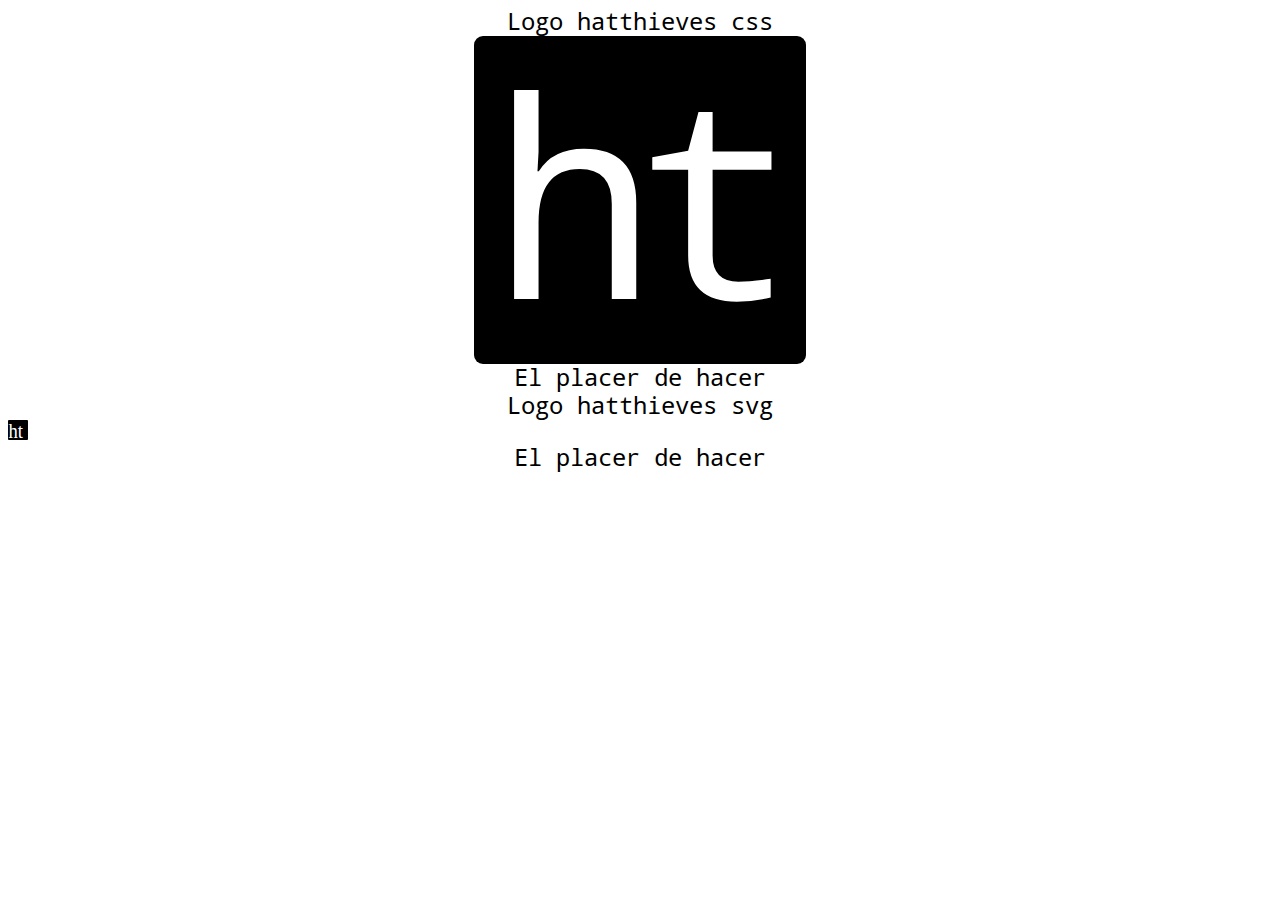
==== index.html @ 454fcdd0 "update html" ====
<!DOCTYPE html>
<html lang="es">
<head>
    <meta charset="UTF-8">
    <meta name="viewport" content="width=device-width, initial-scale=1.0">
    <link rel="stylesheet" href="/css/style.css" />
    <title>Igunublue space</title>
</head>
<body>
    <div>
        <div class="text">Logo hatthieves css</div>
        <div class="ht">
            <div>ht</div>
        </div>
        <div class="text">El placer de hacer</div>
    </div>
    <div>
        <div class="text">Logo hatthieves svg</div>
            <div class="svg"><img src="/svg/logo_oficial.svg" alt="logo_hatthieves_svg" width="20rem" height="20rem"></div>
        <div class="text">El placer de hacer</div>
    </div>
</body>
</html>
---- css/style.css ----
@font-face {
    font-family: Noto;
    src: url('/fonts/noto_mono/NotoMono_Regular.ttf');
}

.ht {
    width: 20rem;
    height: 20rem;
    padding: 0.5rem 0.8rem 0rem 0rem;
    background-color: black;
    color: white;
    border-radius: 9px;
    margin: 0 auto;
    font-size: 17.2rem;
    font-family: Noto;
    letter-spacing: -1.5rem;
    text-align: center;
}

.text {
    width: 20rem;
    font-family: Noto;
    font-size: 1.5rem;
    color: black;
    margin: auto;
    text-align: center;
}

.svg {
    font-family: Noto;
}
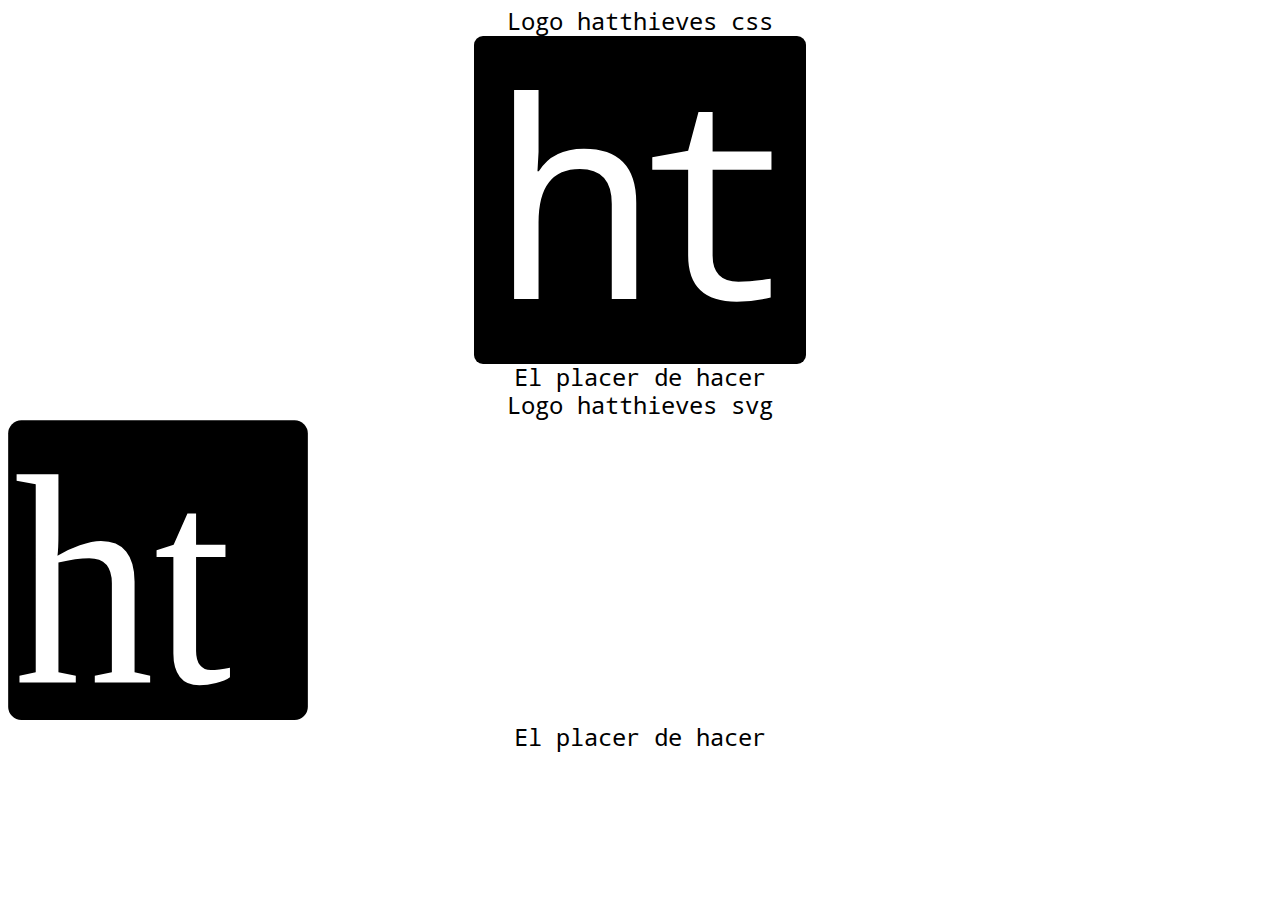
==== commit 1eec7c58: "update css and html" ====
--- a/index.html
+++ b/index.html
@@ -16,7 +16,7 @@
     </div>
     <div>
         <div class="text">Logo hatthieves svg</div>
-            <div class="svg"><img src="/svg/logo_oficial.svg" alt="logo_hatthieves_svg" width="20rem" height="20rem"></div>
+            <div class="svg"><img src="/svg/logo_oficial.svg" alt="logo_hatthieves_svg" width="300px" height="300px"></div>
         <div class="text">El placer de hacer</div>
     </div>
 </body>
--- a/css/style.css
+++ b/css/style.css
@@ -28,4 +28,5 @@
 
 .svg {
     font-family: Noto;
+    margin: 0 auto;
 }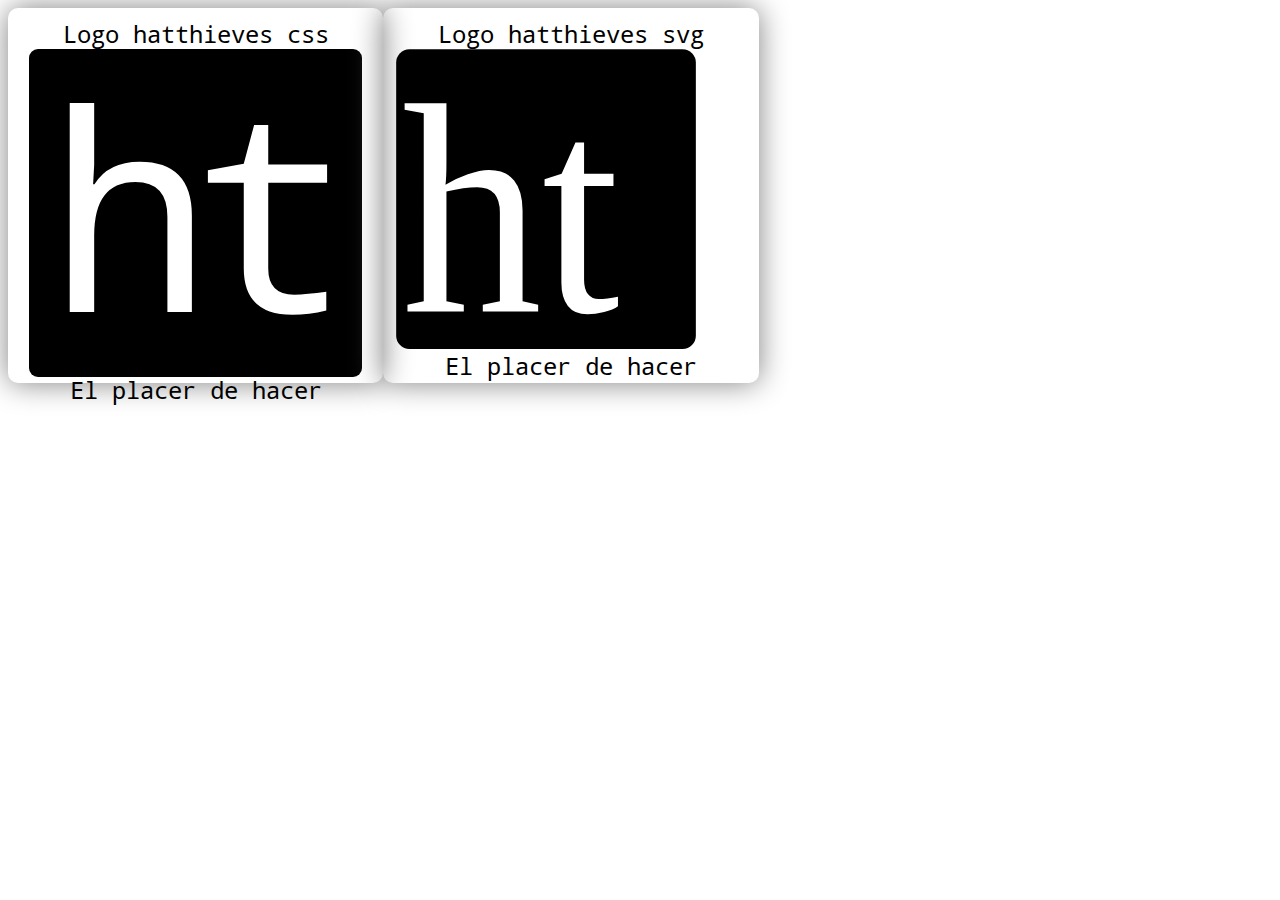
==== commit 7b626871: "update css and html" ====
--- a/index.html
+++ b/index.html
@@ -7,17 +7,19 @@
     <title>Igunublue space</title>
 </head>
 <body>
-    <div>
-        <div class="text">Logo hatthieves css</div>
-        <div class="ht">
-            <div>ht</div>
+    <div id="father">
+        <div class="card">
+            <div class="text">Logo hatthieves css</div>
+            <div class="ht">
+                <div>ht</div>
+            </div>
+            <div class="text">El placer de hacer</div>
         </div>
-        <div class="text">El placer de hacer</div>
-    </div>
-    <div>
-        <div class="text">Logo hatthieves svg</div>
-            <div class="svg"><img src="/svg/logo_oficial.svg" alt="logo_hatthieves_svg" width="300px" height="300px"></div>
-        <div class="text">El placer de hacer</div>
+        <div class="card">
+            <div class="text">Logo hatthieves svg</div>
+                <div class="svg"><img src="/svg/logo_oficial.svg" alt="logo_hatthieves_svg" width="300px" height="300px"></div>
+            <div class="text">El placer de hacer</div>
+        </div>
     </div>
 </body>
 </html>--- a/css/style.css
+++ b/css/style.css
@@ -1,6 +1,19 @@
 @font-face {
     font-family: Noto;
     src: url('/fonts/noto_mono/NotoMono_Regular.ttf');
+}
+
+#father {
+    margin: auto;
+}
+
+.card {
+    float: left;
+    box-shadow: 0px 0px 30px grey;
+    border-radius: 10px;
+    padding: 1%;
+    width: 350px;
+    height: 350px;
 }
 
 .ht {
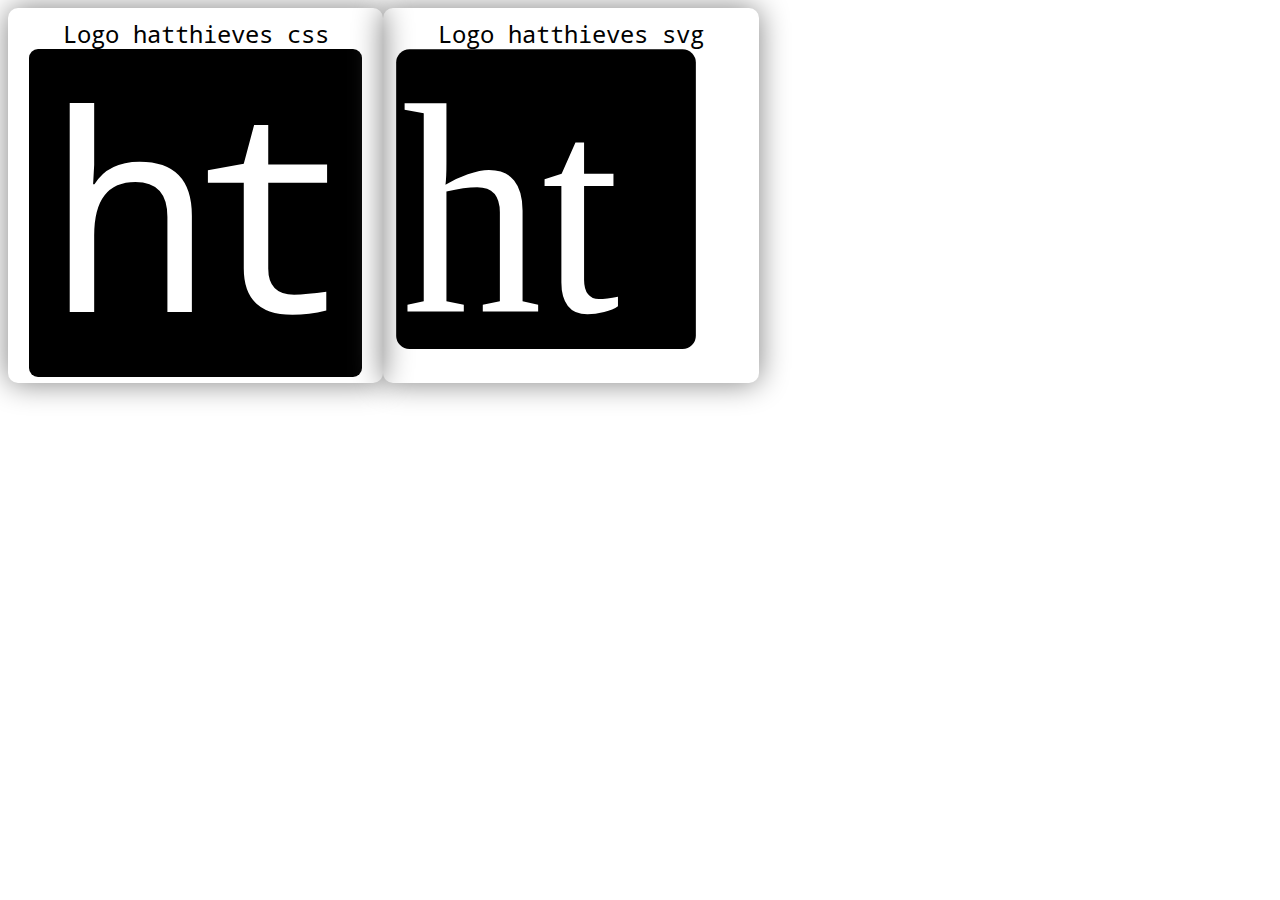
==== commit e8e9a48a: "update html" ====
--- a/index.html
+++ b/index.html
@@ -13,12 +13,10 @@
             <div class="ht">
                 <div>ht</div>
             </div>
-            <div class="text">El placer de hacer</div>
         </div>
         <div class="card">
             <div class="text">Logo hatthieves svg</div>
-                <div class="svg"><img src="/svg/logo_oficial.svg" alt="logo_hatthieves_svg" width="300px" height="300px"></div>
-            <div class="text">El placer de hacer</div>
+            <div class="svg"><img src="/svg/logo_oficial.svg" alt="logo_hatthieves_svg" width="300px" height="300px"></div>
         </div>
     </div>
 </body>
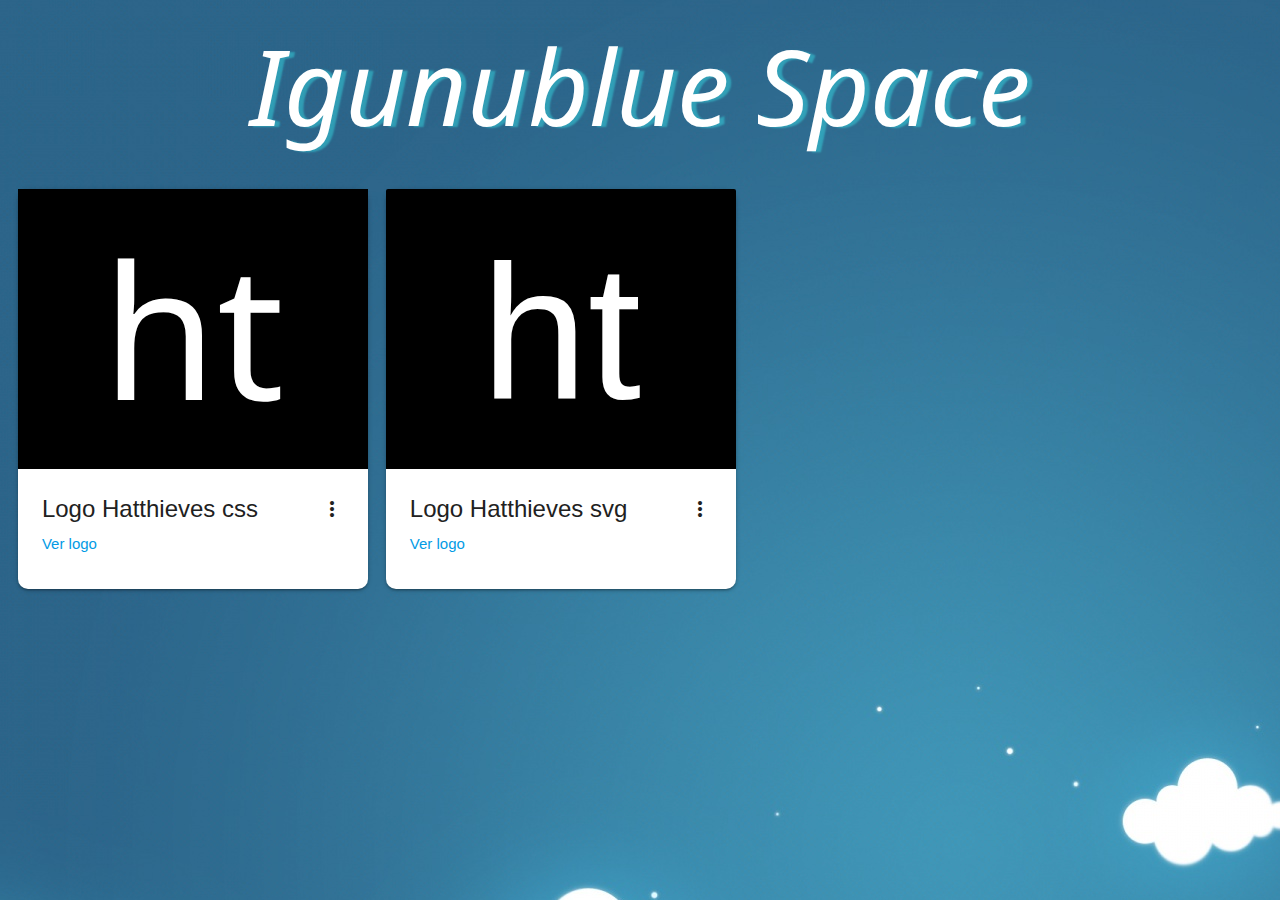
==== commit 7d134cc8: "add materialize css" ====
--- a/index.html
+++ b/index.html
@@ -2,22 +2,47 @@
 <html lang="es">
 <head>
     <meta charset="UTF-8">
+    <!--Let browser know website is optimized for mobile-->
     <meta name="viewport" content="width=device-width, initial-scale=1.0">
+    <!-- My css style-->
     <link rel="stylesheet" href="/css/style.css" />
+    <!--Import Google Icon Font-->
+    <link href="https://fonts.googleapis.com/icon?family=Material+Icons" rel="stylesheet">
+    <!--Import materialize.css-->
+    <link type="text/css" rel="stylesheet" href="css/materialize.min.css"  media="screen,projection"/>
     <title>Igunublue space</title>
 </head>
 <body>
-    <div id="father">
-        <div class="card">
-            <div class="text">Logo hatthieves css</div>
-            <div class="ht">
-                <div>ht</div>
+    <div id="father"></div>
+        <div id="name">Igunublue Space</div>
+        <div class="card" id="card">
+            <div class="card-image waves-effect waves-block waves-light">
+                <div id="ht">ht</div>
+            </div>
+            <div class="card-content">
+              <span class="card-title activator grey-text text-darken-4">Logo Hatthieves css<i class="material-icons right">more_vert</i></span>
+              <p><a href="https://www.hatthieves.es/logo/">Ver logo</a></p>
+            </div>
+            <div class="card-reveal">
+              <span class="card-title grey-text text-darken-4">Logo Hatthieves css<i class="material-icons right">close</i></span>
+              <p>Logo de hatthieves creado utilizando css.</p>
             </div>
         </div>
-        <div class="card">
-            <div class="text">Logo hatthieves svg</div>
-            <div class="svg"><img src="/svg/logo_oficial.svg" alt="logo_hatthieves_svg" width="300px" height="300px"></div>
+        <div class="card" id="card">
+            <div class="card-image waves-effect waves-block waves-light">
+              <img class="activator" src="/svg/logo_oficial.svg" alt="logo_hatthieves_svg" width="280px" height="280px">
+            </div>
+            <div class="card-content">
+              <span class="card-title activator grey-text text-darken-4">Logo Hatthieves svg<i class="material-icons right">more_vert</i></span>
+              <p><a href="https://www.hatthieves.es/logo/">Ver logo</a></p>
+            </div>
+            <div class="card-reveal">
+              <span class="card-title grey-text text-darken-4">Logo Hatthieves svg<i class="material-icons right">close</i></span>
+              <p>Imagen svg del logo de hatthieves.</p>
+            </div>
         </div>
     </div>
+     <!--JavaScript at end of body for optimized loading-->
+    <script type="text/javascript" src="js/materialize.min.js"></script>
 </body>
 </html>--- a/css/style.css
+++ b/css/style.css
@@ -1,45 +1,37 @@
-@font-face {
-    font-family: Noto;
-    src: url('/fonts/noto_mono/NotoMono_Regular.ttf');
+@import url('https://fonts.googleapis.com/css2?family=Noto+Sans&display=swap');
+
+body {
+    background-image: url(/img/cartoon_clouds_and_blue_sky-wallpaper-1920x1080.jpg);
 }
 
 #father {
-    margin: auto;
+  margin: inherit;
 }
 
-.card {
-    float: left;
-    box-shadow: 0px 0px 30px grey;
-    border-radius: 10px;
-    padding: 1%;
-    width: 350px;
-    height: 350px;
+#name {
+    text-shadow: 5px 1px 2px rgba(58, 255, 255, 0.37);
+    font-family: 'Noto Sans', sans-serif;
+    font-size: 7rem;
+    text-align: center;
+    font-style: italic;
+    color: white;
+    padding-top: 7px;
+    padding-bottom: 7px;
 }
 
-.ht {
-    width: 20rem;
-    height: 20rem;
-    padding: 0.5rem 0.8rem 0rem 0rem;
-    background-color: black;
-    color: white;
-    border-radius: 9px;
-    margin: 0 auto;
-    font-size: 17.2rem;
-    font-family: Noto;
-    letter-spacing: -1.5rem;
-    text-align: center;
+#card {
+    float: left;
+    width: 350px;
+    height: 400px;
+    border-radius: 10px;
+    margin-left: 1.4%;
+    margin-top: 1.4%;
 }
 
-.text {
-    width: 20rem;
-    font-family: Noto;
-    font-size: 1.5rem;
-    color: black;
-    margin: auto;
+#ht {
+    background-color: black;
+    font-family: 'Noto Sans', sans-serif;
+    color: white;
+    font-size: 186.2px;
     text-align: center;
-}
-
-.svg {
-    font-family: Noto;
-    margin: 0 auto;
 }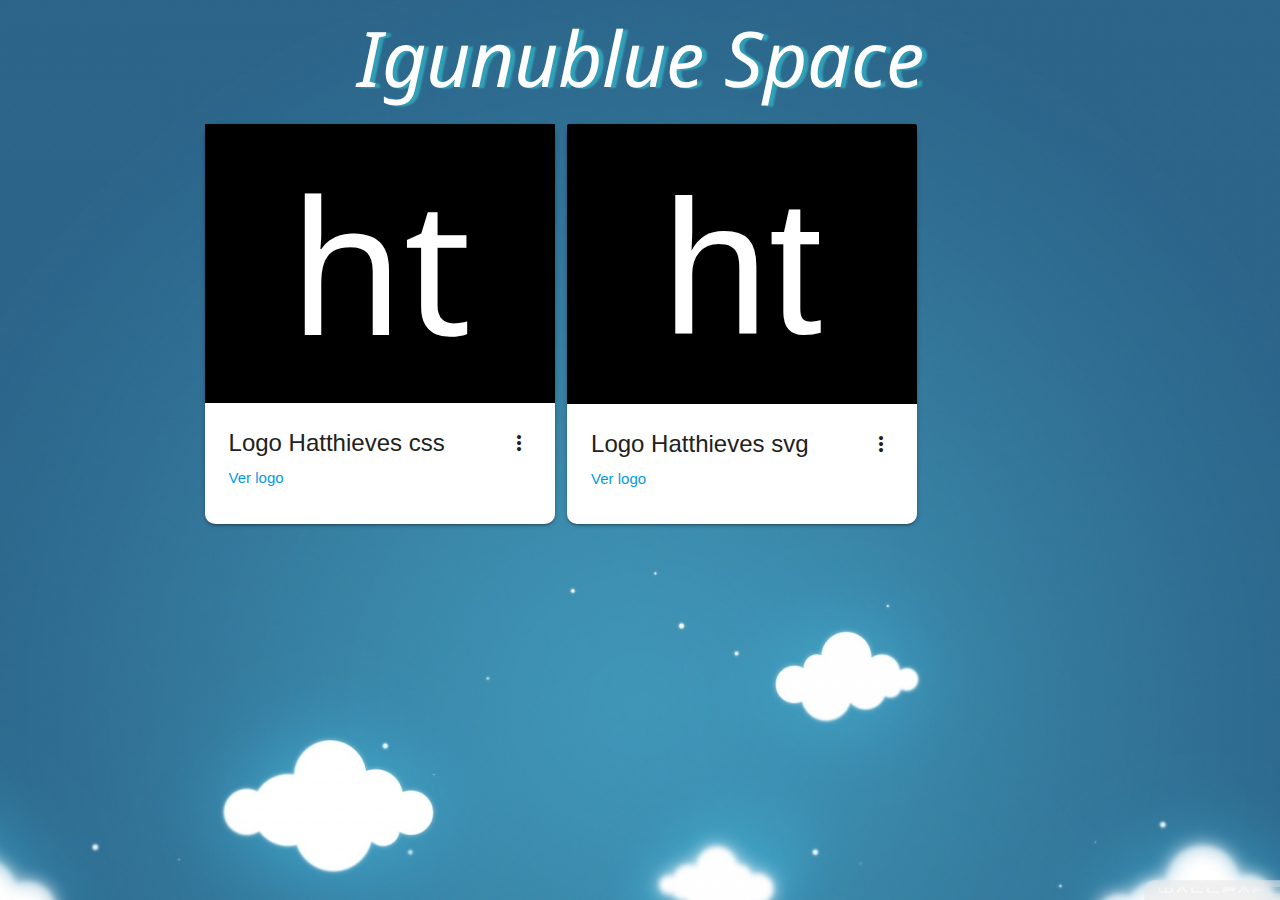
==== commit 7e4828f9: "update css and html" ====
--- a/index.html
+++ b/index.html
@@ -13,7 +13,7 @@
     <title>Igunublue space</title>
 </head>
 <body>
-    <div id="father"></div>
+    <div class="container">
         <div id="name">Igunublue Space</div>
         <div class="card" id="card">
             <div class="card-image waves-effect waves-block waves-light">
--- a/css/style.css
+++ b/css/style.css
@@ -2,21 +2,20 @@
 
 body {
     background-image: url(/img/cartoon_clouds_and_blue_sky-wallpaper-1920x1080.jpg);
-}
-
-#father {
-  margin: inherit;
+    background-position: center center;
+    background-repeat: no-repeat;
+    background-attachment: fixed;
+    background-size: cover;
+    background-color:#464646;
 }
 
 #name {
     text-shadow: 5px 1px 2px rgba(58, 255, 255, 0.37);
     font-family: 'Noto Sans', sans-serif;
-    font-size: 7rem;
+    font-size: 6vw;
     text-align: center;
     font-style: italic;
     color: white;
-    padding-top: 7px;
-    padding-bottom: 7px;
 }
 
 #card {
@@ -25,7 +24,7 @@
     height: 400px;
     border-radius: 10px;
     margin-left: 1.4%;
-    margin-top: 1.4%;
+    margin-top: 1%;
 }
 
 #ht {
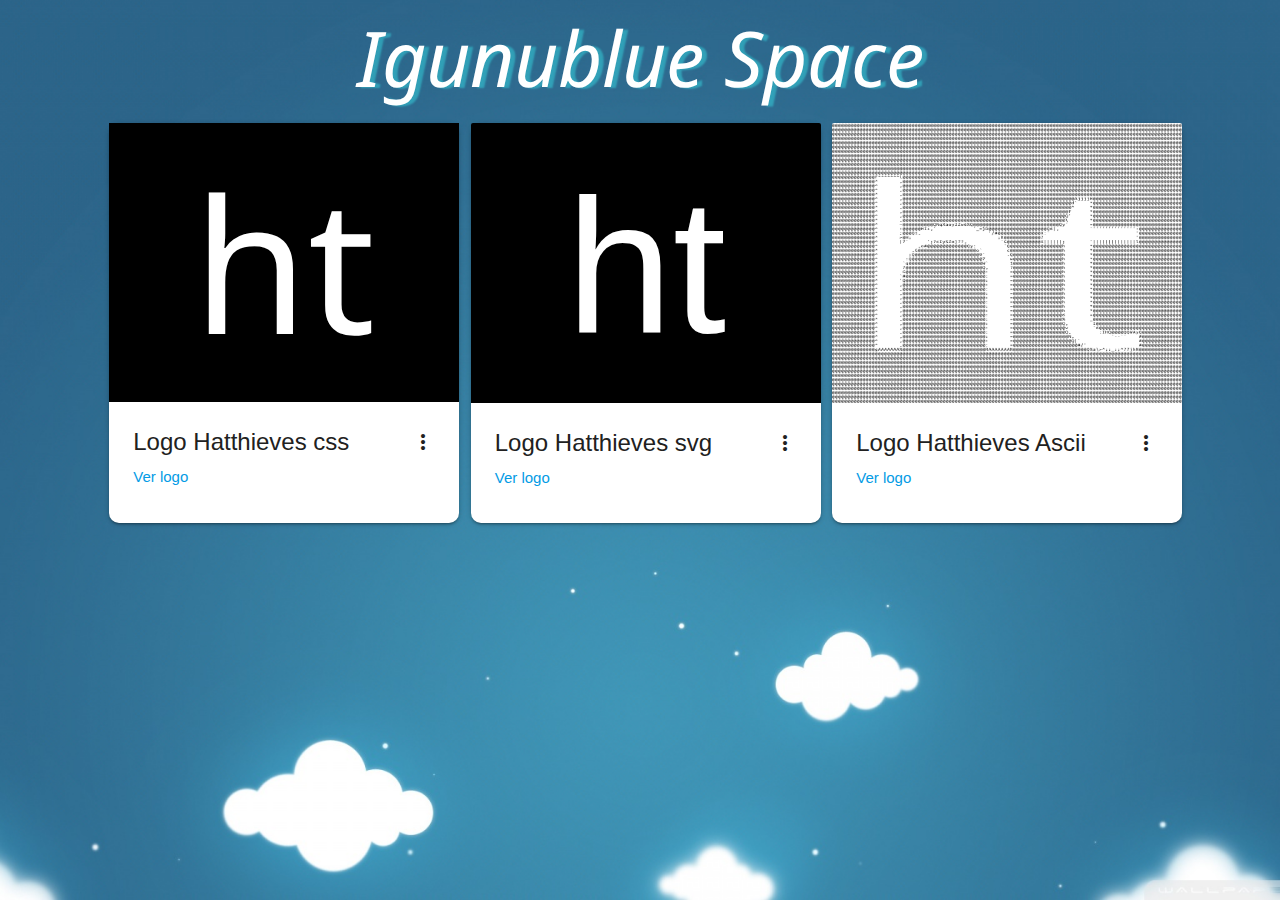
==== commit d3343f11: "new logo ascii" ====
--- a/index.html
+++ b/index.html
@@ -5,17 +5,17 @@
     <!--Let browser know website is optimized for mobile-->
     <meta name="viewport" content="width=device-width, initial-scale=1.0">
     <!-- My css style-->
-    <link rel="stylesheet" href="/css/style.css" />
+    <link rel="stylesheet" href="css/style.css" />
     <!--Import Google Icon Font-->
     <link href="https://fonts.googleapis.com/icon?family=Material+Icons" rel="stylesheet">
     <!--Import materialize.css-->
-    <link type="text/css" rel="stylesheet" href="css/materialize.min.css"  media="screen,projection"/>
+    <link type="text/css" rel="stylesheet" href="css/materialize.min.css" media="screen"/>
     <title>Igunublue space</title>
 </head>
 <body>
-    <div class="container">
-        <div id="name">Igunublue Space</div>
-        <div class="card" id="card">
+    <div id="name">Igunublue Space</div>
+    <div class="father">
+        <div class="card" id="card0">
             <div class="card-image waves-effect waves-block waves-light">
                 <div id="ht">ht</div>
             </div>
@@ -28,9 +28,9 @@
               <p>Logo de hatthieves creado utilizando css.</p>
             </div>
         </div>
-        <div class="card" id="card">
+        <div class="card" id="card1">
             <div class="card-image waves-effect waves-block waves-light">
-              <img class="activator" src="/svg/logo_oficial.svg" alt="logo_hatthieves_svg" width="280px" height="280px">
+              <img class="activator" src="/svg/logo_oficial.svg" alt="logo_hatthieves_svg" width="280" height="280">
             </div>
             <div class="card-content">
               <span class="card-title activator grey-text text-darken-4">Logo Hatthieves svg<i class="material-icons right">more_vert</i></span>
@@ -41,6 +41,19 @@
               <p>Imagen svg del logo de hatthieves.</p>
             </div>
         </div>
+        <div class="card" id="card2">
+            <div class="card-image waves-effect waves-block waves-light">
+                <img class="activator" src="img/imagetoascii.png" alt="logo_hatthieves_ascii" width="280" height="280">
+            </div>
+            <div class="card-content">
+              <span class="card-title activator grey-text text-darken-4">Logo Hatthieves Ascii<i class="material-icons right">more_vert</i></span>
+              <p><a href="https://igunublue.hatthieves.es/logo_ascii.html">Ver logo</a></p>
+            </div>
+            <div class="card-reveal">
+              <span class="card-title grey-text text-darken-4">Logo Hatthieves Ascii<i class="material-icons right">close</i></span>
+              <p>Logo de hatthieves en Ascii. Este logo fue creado en la web cloudapps.herokuapp.com/imagetoascii</p>
+            </div>
+        </div>
     </div>
      <!--JavaScript at end of body for optimized loading-->
     <script type="text/javascript" src="js/materialize.min.js"></script>
--- a/css/style.css
+++ b/css/style.css
@@ -9,6 +9,11 @@
     background-color:#464646;
 }
 
+.father{
+    display: flex;
+    justify-content: center;
+}
+
 #name {
     text-shadow: 5px 1px 2px rgba(58, 255, 255, 0.37);
     font-family: 'Noto Sans', sans-serif;
@@ -18,13 +23,13 @@
     color: white;
 }
 
-#card {
+#card0, #card1, #card2, #card3, #card4, #card5, #card6
+#card7, #card8, #card9, #card10, #card11, #card12, #card13{
     float: left;
     width: 350px;
     height: 400px;
     border-radius: 10px;
-    margin-left: 1.4%;
-    margin-top: 1%;
+    margin-left: 0.9vw;
 }
 
 #ht {
@@ -33,4 +38,12 @@
     color: white;
     font-size: 186.2px;
     text-align: center;
+}
+
+ascii_text {
+display: inline-block;
+font-size: 7px;
+text-align: center;
+font-family: 'Noto Sans', sans-serif;
+text-rendering: optimizeSpeed;
 }